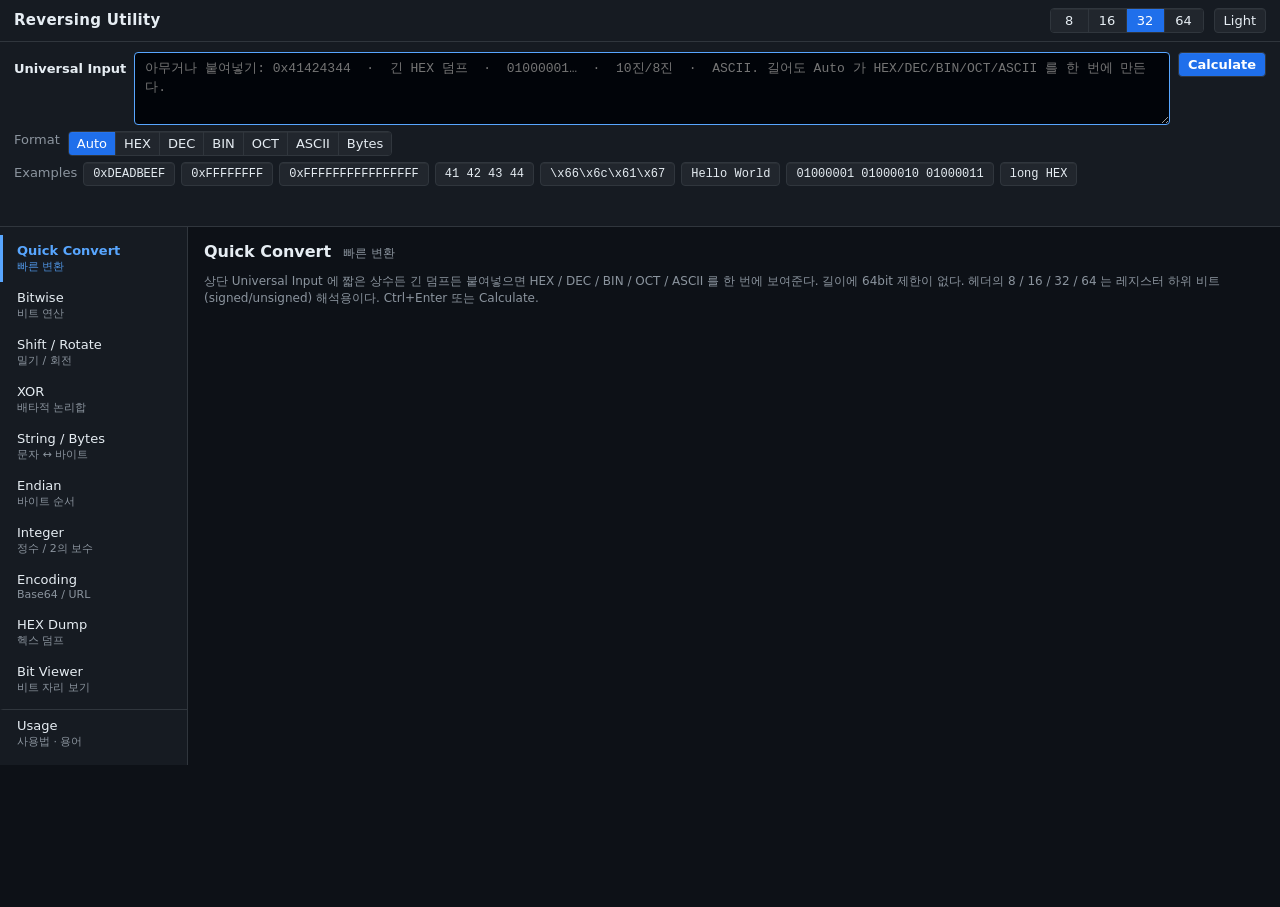
==== index.html @ 52bd1f31 "Add offline reversing/CTF calculator. Local HTML tool (file://) with BigInt bitwise ops, universal H" ====
<!DOCTYPE html>
<html lang="en" data-theme="dark">
<head>
  <meta charset="UTF-8">
  <meta name="viewport" content="width=device-width, initial-scale=1">
  <meta name="referrer" content="no-referrer">
  <title>Reversing Utility</title>
  <link rel="stylesheet" href="css/style.css">
</head>
<body>
  <header class="app-header">
    <h1>Reversing Utility</h1>
    <div class="header-right">
      <div class="width-group" data-role="width" title="Bit width">
        <button type="button" data-width="8">8</button>
        <button type="button" data-width="16">16</button>
        <button type="button" data-width="32" class="active">32</button>
        <button type="button" data-width="64">64</button>
      </div>
      <button type="button" class="theme-btn" id="theme-toggle">Light</button>
    </div>
  </header>

  <section class="universal">
    <div class="universal-top">
      <label for="u-input">Universal Input</label>
      <textarea id="u-input" spellcheck="false" autocomplete="off" rows="3"
                placeholder="아무거나 붙여넣기: 0x41424344  ·  긴 HEX 덤프  ·  01000001…  ·  10진/8진  ·  ASCII. 길어도 Auto 가 HEX/DEC/BIN/OCT/ASCII 를 한 번에 만든다."></textarea>
      <button type="button" class="calc-btn" id="u-calc">Calculate</button>
    </div>
    <div class="universal-top">
      <span class="muted" style="color:var(--muted)">Format</span>
      <div class="fmt-group" id="u-format">
        <button type="button" data-fmt="auto" class="active">Auto</button>
        <button type="button" data-fmt="hex">HEX</button>
        <button type="button" data-fmt="dec">DEC</button>
        <button type="button" data-fmt="bin">BIN</button>
        <button type="button" data-fmt="oct">OCT</button>
        <button type="button" data-fmt="ascii">ASCII</button>
        <button type="button" data-fmt="bytes">Bytes</button>
      </div>
    </div>
    <div class="examples">
      <span>Examples</span>
      <button type="button" class="example-btn" data-example="0xDEADBEEF">0xDEADBEEF</button>
      <button type="button" class="example-btn" data-example="0xFFFFFFFF">0xFFFFFFFF</button>
      <button type="button" class="example-btn" data-example="0xFFFFFFFFFFFFFFFF">0xFFFFFFFFFFFFFFFF</button>
      <button type="button" class="example-btn" data-example="41 42 43 44">41 42 43 44</button>
      <button type="button" class="example-btn" data-example="\x66\x6c\x61\x67">\x66\x6c\x61\x67</button>
      <button type="button" class="example-btn" data-example="Hello World">Hello World</button>
      <button type="button" class="example-btn" data-example="01000001 01000010 01000011">01000001 01000010 01000011</button>
      <button type="button" class="example-btn" data-example="48656c6c6f20576f726c64212048656c6c6f20576f726c64212048656c6c6f20576f726c6421">long HEX</button>
    </div>
    <div class="detected" id="u-detected"></div>
    <div class="error" id="u-error"></div>
    <div class="result-grid" id="u-results"></div>
  </section>

  <div class="layout">
    <nav class="sidebar" id="sidebar">
      <button type="button" class="nav-btn active" data-tool="convert">Quick Convert<span class="nav-ko">빠른 변환</span></button>
      <button type="button" class="nav-btn" data-tool="bitwise">Bitwise<span class="nav-ko">비트 연산</span></button>
      <button type="button" class="nav-btn" data-tool="shift">Shift / Rotate<span class="nav-ko">밀기 / 회전</span></button>
      <button type="button" class="nav-btn" data-tool="xor">XOR<span class="nav-ko">배타적 논리합</span></button>
      <button type="button" class="nav-btn" data-tool="bytes">String / Bytes<span class="nav-ko">문자 ↔ 바이트</span></button>
      <button type="button" class="nav-btn" data-tool="endian">Endian<span class="nav-ko">바이트 순서</span></button>
      <button type="button" class="nav-btn" data-tool="integer">Integer<span class="nav-ko">정수 / 2의 보수</span></button>
      <button type="button" class="nav-btn" data-tool="encoding">Encoding<span class="nav-ko">Base64 / URL</span></button>
      <button type="button" class="nav-btn" data-tool="dump">HEX Dump<span class="nav-ko">헥스 덤프</span></button>
      <button type="button" class="nav-btn" data-tool="bits">Bit Viewer<span class="nav-ko">비트 자리 보기</span></button>
      <button type="button" class="nav-btn nav-usage" data-tool="usage">Usage<span class="nav-ko">사용법 · 용어</span></button>
    </nav>

    <main class="main">
      <!-- Quick Convert: universal 영역이 본체. 여기서는 안내만. -->
      <section class="panel active" id="panel-convert">
        <h2>Quick Convert <small>빠른 변환</small></h2>
        <p class="hint">
          상단 Universal Input 에 짧은 상수든 긴 덤프든 붙여넣으면 HEX / DEC / BIN / OCT / ASCII 를 한 번에 보여준다.
          길이에 64bit 제한이 없다. 헤더의 8 / 16 / 32 / 64 는 레지스터 하위 비트(signed/unsigned) 해석용이다. Ctrl+Enter 또는 Calculate.
        </p>
      </section>

      <section class="panel" id="panel-bitwise">
        <h2>Bitwise Calculator <small>비트 연산</small></h2>
        <p class="hint">A, B 와 bit width 로 AND / OR / XOR / NOT / ADD / SUB / MUL (mod 2^N) 을 동시에 계산한다. 전부 BigInt.</p>
        <div class="form-row">
          <div class="field">
            <label for="bw-a">A</label>
            <input type="text" id="bw-a" spellcheck="false" autocomplete="off" placeholder="0xF0">
            <div class="error" id="bw-a-err"></div>
          </div>
          <div class="field">
            <label for="bw-b">B</label>
            <input type="text" id="bw-b" spellcheck="false" autocomplete="off" placeholder="0x0F">
            <div class="error" id="bw-b-err"></div>
          </div>
          <div class="field narrow">
            <label>Width</label>
            <div class="width-group" data-role="width">
              <button type="button" data-width="8">8</button>
              <button type="button" data-width="16">16</button>
              <button type="button" data-width="32" class="active">32</button>
              <button type="button" data-width="64">64</button>
            </div>
          </div>
        </div>
        <div class="op-grid" id="bw-ops"></div>
      </section>

      <section class="panel" id="panel-shift">
        <h2>Shift / Rotate <small>밀기 / 회전</small></h2>
        <p class="hint">SHL / SHR / SAR / ROL / ROR. Rotate 는 선택한 bit width 로 wrap 된다.</p>
        <div class="form-row">
          <div class="field">
            <label for="sh-val">Value</label>
            <input type="text" id="sh-val" spellcheck="false" autocomplete="off" placeholder="0x81">
            <div class="error" id="sh-val-err"></div>
          </div>
          <div class="field narrow">
            <label for="sh-count">Shift Count</label>
            <input type="text" id="sh-count" spellcheck="false" autocomplete="off" placeholder="1" value="1">
            <div class="error" id="sh-count-err"></div>
          </div>
          <div class="field narrow">
            <label>Width</label>
            <div class="width-group" data-role="width">
              <button type="button" data-width="8">8</button>
              <button type="button" data-width="16">16</button>
              <button type="button" data-width="32" class="active">32</button>
              <button type="button" data-width="64">64</button>
            </div>
          </div>
        </div>
        <div class="op-grid" id="sh-ops"></div>
      </section>

      <section class="panel" id="panel-xor">
        <h2>XOR Tool <small>배타적 논리합</small></h2>

        <h3>Numeric XOR</h3>
        <p class="hint">정수 XOR. Bitwise 탭의 XOR 과 같다.</p>
        <div class="form-row">
          <div class="field">
            <label for="xn-a">Value A</label>
            <input type="text" id="xn-a" spellcheck="false" autocomplete="off" placeholder="0x41">
            <div class="error" id="xn-a-err"></div>
          </div>
          <div class="field">
            <label for="xn-b">Value B</label>
            <input type="text" id="xn-b" spellcheck="false" autocomplete="off" placeholder="0x20">
            <div class="error" id="xn-b-err"></div>
          </div>
        </div>
        <div class="op-grid" id="xn-ops"></div>

        <h3>String / Byte XOR</h3>
        <p class="hint">ASCII XOR ASCII, HEX XOR HEX, ASCII XOR HEX Key, HEX XOR ASCII Key. 길이가 같아야 한다.</p>
        <div class="form-row">
          <div class="field">
            <label for="xs-data">Data</label>
            <textarea id="xs-data" spellcheck="false" placeholder="Hello"></textarea>
            <div class="error" id="xs-data-err"></div>
          </div>
          <div class="field">
            <label for="xs-key">Key</label>
            <textarea id="xs-key" spellcheck="false" placeholder="key!!"></textarea>
            <div class="error" id="xs-key-err"></div>
          </div>
        </div>
        <div class="form-row">
          <div class="field narrow">
            <label for="xs-data-fmt">Data format</label>
            <select id="xs-data-fmt">
              <option value="ascii">ASCII</option>
              <option value="hex">HEX</option>
            </select>
          </div>
          <div class="field narrow">
            <label for="xs-key-fmt">Key format</label>
            <select id="xs-key-fmt">
              <option value="ascii">ASCII</option>
              <option value="hex">HEX</option>
            </select>
          </div>
        </div>
        <div id="xs-out"></div>

        <h3>Repeating-key XOR</h3>
        <p class="hint">키가 데이터 길이만큼 반복된다. 예: Data <code>48 65 6c 6c 6f</code> / Key <code>KEY</code>.</p>
        <div class="form-row">
          <div class="field">
            <label for="xr-data">Data</label>
            <textarea id="xr-data" spellcheck="false" placeholder="48 65 6c 6c 6f"></textarea>
            <div class="error" id="xr-data-err"></div>
          </div>
          <div class="field">
            <label for="xr-key">Key</label>
            <textarea id="xr-key" spellcheck="false" placeholder="KEY"></textarea>
            <div class="error" id="xr-key-err"></div>
          </div>
        </div>
        <div class="form-row">
          <div class="field narrow">
            <label for="xr-data-fmt">Data format</label>
            <select id="xr-data-fmt">
              <option value="hex" selected>HEX</option>
              <option value="ascii">ASCII</option>
            </select>
          </div>
          <div class="field narrow">
            <label for="xr-key-fmt">Key format</label>
            <select id="xr-key-fmt">
              <option value="ascii" selected>ASCII</option>
              <option value="hex">HEX</option>
            </select>
          </div>
        </div>
        <div id="xr-out"></div>

        <h3>Single-byte XOR Bruteforce</h3>
        <p class="hint">키 0x00–0xFF 전부 시도. printable ASCII 점수 높은 순.</p>
        <div class="form-row">
          <div class="field">
            <label for="xb-data">Data</label>
            <textarea id="xb-data" spellcheck="false" placeholder="1a 0c 09 06 06"></textarea>
            <div class="error" id="xb-data-err"></div>
          </div>
          <div class="field narrow">
            <label for="xb-fmt">Format</label>
            <select id="xb-fmt">
              <option value="hex">HEX</option>
              <option value="ascii">ASCII</option>
            </select>
          </div>
        </div>
        <div class="table-wrap" id="xb-table"></div>
      </section>

      <section class="panel" id="panel-bytes">
        <h2>String / Bytes <small>문자 ↔ 바이트</small></h2>
        <p class="hint">ASCII ↔ HEX ↔ Binary. HEX 는 41424344, 41 42 43 44, 41:42:43:44, 0x41 0x42, \x41\x42 모두 허용.</p>
        <div class="form-row">
          <div class="field narrow">
            <label for="by-mode">Conversion</label>
            <select id="by-mode">
              <option value="ascii-hex">ASCII → HEX</option>
              <option value="hex-ascii">HEX → ASCII</option>
              <option value="ascii-bin">ASCII → Binary</option>
              <option value="bin-ascii">Binary → ASCII</option>
              <option value="hex-bin">HEX → Binary</option>
              <option value="bin-hex">Binary → HEX</option>
            </select>
          </div>
        </div>
        <div class="form-row">
          <div class="field">
            <label for="by-in">Input</label>
            <textarea id="by-in" spellcheck="false" placeholder="ABC"></textarea>
            <div class="error" id="by-in-err"></div>
          </div>
        </div>
        <div id="by-out"></div>

        <h3>Byte padding</h3>
        <div class="form-row">
          <div class="field">
            <label for="pad-in">HEX bytes</label>
            <input type="text" id="pad-in" spellcheck="false" autocomplete="off" placeholder="41 42">
            <div class="error" id="pad-in-err"></div>
          </div>
          <div class="field narrow">
            <label for="pad-len">Pad to (bytes)</label>
            <select id="pad-len">
              <option>2</option>
              <option selected>4</option>
              <option>8</option>
              <option>16</option>
            </select>
          </div>
          <div class="field narrow">
            <label for="pad-side">Side</label>
            <select id="pad-side">
              <option value="left">Left (MSB 00)</option>
              <option value="right">Right (LSB 00)</option>
            </select>
          </div>
        </div>
        <div id="pad-out"></div>
      </section>

      <section class="panel" id="panel-endian">
        <h2>Endian Converter <small>바이트 순서</small></h2>
        <p class="hint">Big Endian ↔ Little Endian. 2 / 4 / 8 byte 단위. 예: 12 34 56 78 → 78 56 34 12.</p>
        <div class="form-row">
          <div class="field">
            <label for="en-in">HEX bytes</label>
            <input type="text" id="en-in" spellcheck="false" autocomplete="off" placeholder="12 34 56 78">
            <div class="error" id="en-in-err"></div>
          </div>
          <div class="field narrow">
            <label for="en-unit">Unit</label>
            <select id="en-unit">
              <option value="2">2 bytes</option>
              <option value="4" selected>4 bytes</option>
              <option value="8">8 bytes</option>
            </select>
          </div>
        </div>
        <div id="en-out"></div>

        <h3>Integer BSWAP</h3>
        <p class="hint">선택한 bit width 의 바이트 순서를 뒤집는다. 32bit 0x12345678 → 0x78563412.</p>
        <div class="form-row">
          <div class="field">
            <label for="bs-in">Value</label>
            <input type="text" id="bs-in" spellcheck="false" autocomplete="off" placeholder="0x12345678">
            <div class="error" id="bs-in-err"></div>
          </div>
        </div>
        <div id="bs-out"></div>
      </section>

      <section class="panel" id="panel-integer">
        <h2>Integer Interpreter <small>정수 / 2의 보수</small></h2>
        <p class="hint">같은 비트 패턴을 signed / unsigned / HEX / BIN 으로 본다. 폭에 안 맞으면 하위 비트를 자르고 truncated 표시.</p>
        <div class="form-row">
          <div class="field">
            <label for="int-in">Value</label>
            <input type="text" id="int-in" spellcheck="false" autocomplete="off" placeholder="0xFFFFFFFF">
            <div class="error" id="int-in-err"></div>
          </div>
        </div>
        <div class="table-wrap" id="int-table"></div>

        <h3>Two's Complement</h3>
        <p class="hint">Original, Binary, 2의 보수 (부정), Signed / Unsigned 해석.</p>
        <div class="form-row">
          <div class="field">
            <label for="tc-in">Value</label>
            <input type="text" id="tc-in" spellcheck="false" autocomplete="off" placeholder="5">
            <div class="error" id="tc-in-err"></div>
          </div>
        </div>
        <div id="tc-out"></div>

        <h3>Bit extras</h3>
        <p class="hint">Nibble swap, bit reverse, popcount, parity. 입력은 위의 Integer Value 를 사용한다.</p>
        <div id="ex-out"></div>
      </section>

      <section class="panel" id="panel-encoding">
        <h2>Encoding <small>Base64 / URL</small></h2>
        <p class="hint">보조 기능. Base64 / URL. 브라우저 내장 API 만 사용하며 네트워크 요청은 없다.</p>
        <div class="split-2">
          <div>
            <h3>Base64 Encode</h3>
            <div class="field">
              <label for="b64e-in">Input (ASCII / bytes as text)</label>
              <textarea id="b64e-in" spellcheck="false" placeholder="Hello"></textarea>
            </div>
            <div id="b64e-out"></div>
          </div>
          <div>
            <h3>Base64 Decode</h3>
            <div class="field">
              <label for="b64d-in">Base64</label>
              <textarea id="b64d-in" spellcheck="false" placeholder="SGVsbG8="></textarea>
              <div class="error" id="b64d-err"></div>
            </div>
            <div id="b64d-out"></div>
          </div>
          <div>
            <h3>URL Encode</h3>
            <div class="field">
              <label for="urle-in">Input</label>
              <textarea id="urle-in" spellcheck="false" placeholder="a b=c"></textarea>
            </div>
            <div id="urle-out"></div>
          </div>
          <div>
            <h3>URL Decode</h3>
            <div class="field">
              <label for="urld-in">Input</label>
              <textarea id="urld-in" spellcheck="false" placeholder="a%20b%3Dc"></textarea>
              <div class="error" id="urld-err"></div>
            </div>
            <div id="urld-out"></div>
          </div>
        </div>
      </section>

      <section class="panel" id="panel-dump">
        <h2>HEX Dump <small>헥스 덤프</small></h2>
        <p class="hint">문자열 또는 HEX 를 hexdump 형식으로 보여준다.</p>
        <div class="form-row">
          <div class="field">
            <label for="hd-in">Input</label>
            <textarea id="hd-in" spellcheck="false" placeholder="Hello World"></textarea>
            <div class="error" id="hd-in-err"></div>
          </div>
        </div>
        <div class="form-row">
          <div class="field narrow">
            <label for="hd-fmt">Format</label>
            <select id="hd-fmt">
              <option value="ascii">ASCII</option>
              <option value="hex">HEX</option>
            </select>
          </div>
          <div class="field narrow">
            <label for="hd-width">Bytes / line</label>
            <select id="hd-width">
              <option value="8">8</option>
              <option value="16" selected>16</option>
            </select>
          </div>
        </div>
        <div class="inline-copy">
          <pre class="dump" id="hd-out"></pre>
          <button type="button" class="copy-btn" data-copy="#hd-out">Copy</button>
        </div>
      </section>

      <section class="panel" id="panel-bits">
        <h2>Bit Viewer <small>비트 자리 보기</small></h2>
        <p class="hint">어셈블리 bit mask 확인용. 예: 0xA5 → 7..0 = 1 0 1 0 0 1 0 1</p>
        <div class="form-row">
          <div class="field">
            <label for="bv-in">Value</label>
            <input type="text" id="bv-in" spellcheck="false" autocomplete="off" placeholder="0xA5">
            <div class="error" id="bv-in-err"></div>
          </div>
        </div>
        <div id="bv-meta"></div>
        <div class="bit-table" id="bv-table"></div>
      </section>

      <section class="panel panel-usage" id="panel-usage">
        <h2>Usage <small>사용법 · 용어 찾기</small></h2>
        <p class="hint">영어 이름이 기억 안 나면 여기만 보면 된다. 단어 뜻을 먼저 보고, 아래에서 도구를 고른다.</p>

        <h3>자주 까먹는 단어</h3>
        <div class="table-wrap">
          <table class="glossary">
            <thead>
              <tr><th>영어</th><th>한국어</th><th>한 줄 설명</th></tr>
            </thead>
            <tbody>
              <tr><td>HEX</td><td>16진수</td><td>0~9, A~F. 예: 0x41 = 65 = 문자 A</td></tr>
              <tr><td>DEC</td><td>10진수</td><td>평소에 쓰는 숫자. 65, 1094861636</td></tr>
              <tr><td>BIN</td><td>2진수</td><td>0과 1. 컴퓨터가 실제로 다루는 비트</td></tr>
              <tr><td>OCT</td><td>8진수</td><td>0~7. 유닉스 권한 0755 같은 데 나옴</td></tr>
              <tr><td>ASCII</td><td>문자</td><td>숫자 코드를 글자로. 0x41 → A, 0x20 → 공백</td></tr>
              <tr><td>Bytes</td><td>바이트 배열</td><td>8비트 묶음. 41 42 43 44</td></tr>
              <tr><td>Bit</td><td>비트</td><td>0 또는 1 한 자리. 8비트가 1바이트</td></tr>
              <tr><td>Nibble</td><td>니블</td><td>4비트 = HEX 숫자 하나. 0xA 는 1010</td></tr>
              <tr><td>Signed</td><td>부호 있는 정수</td><td>음수 가능. 8bit 0xFF = -1</td></tr>
              <tr><td>Unsigned</td><td>부호 없는 정수</td><td>0 이상만. 8bit 0xFF = 255</td></tr>
              <tr><td>Endian</td><td>엔디안</td><td>바이트를 앞에 둘지 뒤에 둘지. intel은 보통 Little</td></tr>
              <tr><td>Big Endian</td><td>빅 엔디안</td><td>큰 자리 바이트가 먼저. 12 34 56 78</td></tr>
              <tr><td>Little Endian</td><td>리틀 엔디안</td><td>작은 자리 바이트가 먼저. 78 56 34 12</td></tr>
              <tr><td>AND</td><td>논리곱</td><td>둘 다 1이어야 1. and eax, 0xff → 하위 1바이트만 남김</td></tr>
              <tr><td>OR</td><td>논리합</td><td>하나라도 1이면 1. 비트를 켜는 용도</td></tr>
              <tr><td>XOR</td><td>배타적 논리합</td><td>서로 다르면 1. 암호/난독화에 매우 자주 나옴</td></tr>
              <tr><td>NOT</td><td>비트 반전</td><td>0↔1. 1의 보수</td></tr>
              <tr><td>SHL</td><td>왼쪽 시프트</td><td>비트를 왼쪽으로 밀기. 빈자리는 0. 대략 ×2</td></tr>
              <tr><td>SHR</td><td>오른쪽 시프트</td><td>오른쪽으로 밀기. 빈자리는 0. 대략 ÷2</td></tr>
              <tr><td>SAR</td><td>산술 오른쪽 시프트</td><td>SHR인데 부호 비트(맨 앞)를 유지. 음수가 음수로 남음</td></tr>
              <tr><td>ROL / ROR</td><td>왼쪽/오른쪽 회전</td><td>밀려 나간 비트가 반대쪽으로 다시 들어옴</td></tr>
              <tr><td>Two's Complement</td><td>2의 보수</td><td>음수 표현. 비트 뒤집고 +1. 5 → -5 비트패턴</td></tr>
              <tr><td>BSWAP</td><td>바이트 스왑</td><td>정수 안의 바이트 순서를 뒤집음. 엔디안 변환</td></tr>
              <tr><td>Popcount</td><td>1의 개수</td><td>켜진 비트 몇 개인지</td></tr>
              <tr><td>Parity</td><td>패리티</td><td>1의 개수가 짝수인지 홀수인지</td></tr>
              <tr><td>Base64</td><td>베이스64</td><td>바이너리를 글자(A-Za-z0-9+/)로 인코딩</td></tr>
              <tr><td>Mask</td><td>마스크</td><td>원하는 비트만 남기는 값. 0xFF, 0x0F 등</td></tr>
            </tbody>
          </table>
        </div>

        <h3>위쪽 Universal Input</h3>
        <p>아무거나 붙여넣으면 HEX·10진·2진·8진·문자로 동시에 보여 준다. 길어도 된다.</p>
        <ul class="usage-list">
          <li>예: <code>0x41424344</code> → 문자 <code>ABCD</code>, 리틀엔디안 <code>44 43 42 41</code></li>
          <li>예: <code>41 42 43 44</code> 처럼 공백 있는 HEX 덤프도 인식</li>
          <li>예: <code>01000001</code> 긴 0/1 은 2진으로 본다</li>
          <li>형식이 애매하면 위 Format 버튼으로 HEX / DEC / BIN / OCT / ASCII 를 강제</li>
          <li>헤더의 8/16/32/64 는 <strong>레지스터 폭</strong>이다. 전체 값은 잘리지 않고, 아래쪽에만 “32-bit signed” 같은 해석을 붙인다</li>
          <li>계산: 입력 후 잠깐 기다리거나 <strong>Calculate</strong> / <strong>Ctrl+Enter</strong></li>
          <li>결과 오른쪽 Copy. 화면이 잘려 보여도 Copy 는 전체</li>
        </ul>
        <button type="button" class="jump-tool" data-jump="convert">Quick Convert 열기</button>

        <h3>각 메뉴가 하는 일</h3>

        <article class="usage-card">
          <h4>Quick Convert — 빠른 변환</h4>
          <p>상단 입력칸이 본체. 상수를 하나 만났을 때 제일 먼저 여기.</p>
          <p class="usage-when">언제: <code>cmp eax, 0x41424344</code> 의 값이 문자인지, 엔디안을 바꾸면 뭔지 보고 싶을 때</p>
          <button type="button" class="jump-tool" data-jump="convert">열기</button>
        </article>

        <article class="usage-card">
          <h4>Bitwise — 비트 연산 (AND / OR / XOR / NOT)</h4>
          <p>두 수 A, B 를 넣고 논리 연산을 한 번에 본다. 결과는 HEX·10진·2진.</p>
          <p class="usage-when">언제: <code>and eax, 0xff</code> / <code>or al, 1</code> / <code>xor eax, 0x1337</code></p>
          <button type="button" class="jump-tool" data-jump="bitwise">열기</button>
        </article>

        <article class="usage-card">
          <h4>Shift / Rotate — 밀기 / 회전</h4>
          <p>SHL·SHR·SAR 는 밀기, ROL·ROR 는 회전. 비트 폭만큼 돌아간다.</p>
          <p class="usage-when">언제: <code>rol eax, 5</code> / <code>shr al, 1</code> / <code>sar eax, 2</code></p>
          <ul class="usage-list">
            <li>ROL8(0x81, 1) = 0x03 &nbsp; (10000001 → 00000011)</li>
            <li>ROR8(0x01, 1) = 0x80 &nbsp; (00000001 → 10000000)</li>
          </ul>
          <button type="button" class="jump-tool" data-jump="shift">열기</button>
        </article>

        <article class="usage-card">
          <h4>XOR — 배타적 논리합</h4>
          <p>숫자 XOR, 문자열 XOR, 키가 반복되는 XOR, 1바이트 키 전부 대입(브루트포스).</p>
          <p class="usage-when">언제: 문자열이 이상하게 깨져 보이고, 키가 한 바이트거나 “KEY” 처럼 반복될 때. printable 점수 높은 후보가 위로 온다.</p>
          <button type="button" class="jump-tool" data-jump="xor">열기</button>
        </article>

        <article class="usage-card">
          <h4>String / Bytes — 문자 ↔ 바이트</h4>
          <p>ABC ↔ 41 42 43, 문자 ↔ 2진. HEX 는 붙여쓰기, 공백, 콜론, \x41 모두 됨.</p>
          <p class="usage-when">언제: 패킷/파일 앞부분을 글자로 읽고 싶을 때, 셸코드 HEX 를 ASCII 로 볼 때</p>
          <button type="button" class="jump-tool" data-jump="bytes">열기</button>
        </article>

        <article class="usage-card">
          <h4>Endian — 바이트 순서</h4>
          <p>12 34 56 78 → 78 56 34 12. 2/4/8 바이트 단위. BSWAP 은 정수 통째로 뒤집기.</p>
          <p class="usage-when">언제: IDA/gdb 에서 본 eax 값과 메모리 덤프 순서가 안 맞을 때. x86은 보통 Little Endian.</p>
          <button type="button" class="jump-tool" data-jump="endian">열기</button>
        </article>

        <article class="usage-card">
          <h4>Integer — 정수 / 2의 보수</h4>
          <p>같은 비트를 8/16/32/64bit signed·unsigned 로 같이 본다. 2의 보수로 부호 반전도 함.</p>
          <p class="usage-when">언제: <code>0xFFFFFFFF</code> 가 -1 인지 4294967295 인지, <code>cmp</code> 직후 조건을 볼 때</p>
          <button type="button" class="jump-tool" data-jump="integer">열기</button>
        </article>

        <article class="usage-card">
          <h4>Encoding — Base64 / URL</h4>
          <p>글자를 Base64 또는 URL 인코딩/디코딩. 보조 기능.</p>
          <p class="usage-when">언제: 설정 문자열이 <code>SGVsbG8=</code> 처럼 보이거나, <code>%20</code> 이 섞여 있을 때</p>
          <button type="button" class="jump-tool" data-jump="encoding">열기</button>
        </article>

        <article class="usage-card">
          <h4>HEX Dump — 헥스 덤프</h4>
          <p>왼쪽 주소, 가운데 HEX, 오른쪽 ASCII. 짧은 버퍼를 파일 덤프처럼 봄.</p>
          <p class="usage-when">언제: 문자와 HEX 를 나란히 보고 싶을 때</p>
          <button type="button" class="jump-tool" data-jump="dump">열기</button>
        </article>

        <article class="usage-card">
          <h4>Bit Viewer — 비트 자리 보기</h4>
          <p>어느 비트 번호가 1인지. <code>test eax, 0xA5</code> 마스크 분석.</p>
          <p class="usage-when">언제: “7번 비트가 켜져 있나?” 를 눈으로 확인할 때</p>
          <button type="button" class="jump-tool" data-jump="bits">열기</button>
        </article>

        <h3>입력 형식 치트시트</h3>
        <div class="table-wrap">
          <table class="glossary">
            <thead>
              <tr><th>이렇게 넣으면</th><th>이렇게 읽음</th></tr>
            </thead>
            <tbody>
              <tr><td><code>1234</code></td><td>10진수</td></tr>
              <tr><td><code>0x1234</code> / <code>1234h</code></td><td>16진수</td></tr>
              <tr><td><code>0b1010</code> / <code>1010b</code></td><td>2진수</td></tr>
              <tr><td><code>0o755</code></td><td>8진수</td></tr>
              <tr><td><code>41 42 43 44</code> / <code>41:42:43:44</code></td><td>HEX 바이트</td></tr>
              <tr><td><code>\x41\x42</code></td><td>C 언어 이스케이프</td></tr>
              <tr><td><code>Hello</code></td><td>ASCII 문자</td></tr>
            </tbody>
          </table>
        </div>

        <h3>단축키</h3>
        <ul class="usage-list">
          <li><strong>Enter</strong> — 한 줄 칸에서 계산</li>
          <li><strong>Ctrl+Enter</strong> — 여러 줄(Universal Input)에서 계산</li>
          <li>브라우저 기본 단축키(Ctrl+L 주소창 등)는 안 가로챔</li>
        </ul>
      </section>
    </main>
  </div>

  <!-- ES module 금지: file:// CORS. 일반 script 순서 로드. -->
  <script src="js/utils.js"></script>
  <script src="js/parser.js"></script>
  <script src="js/bitwise.js"></script>
  <script src="js/endian.js"></script>
  <script src="js/xor.js"></script>
  <script src="js/converter.js"></script>
  <script src="js/app.js"></script>
</body>
</html>
---- css/style.css ----
/* 기능 구분과 입력 속도를 우선. 외부 폰트/CDN 없음. */
:root {
  --bg: #0d1117;
  --bg-elev: #161b22;
  --bg-input: #010409;
  --border: #30363d;
  --border-strong: #484f58;
  --text: #e6edf3;
  --muted: #8b949e;
  --accent: #58a6ff;
  --accent-dim: #1f6feb;
  --ok: #3fb950;
  --warn: #d29922;
  --err: #f85149;
  --chip: #21262d;
  --active: #1f6feb;
  --row-alt: #0d1117;
  --shadow: 0 1px 0 rgba(255, 255, 255, 0.04) inset;
  --mono: ui-monospace, SFMono-Regular, "SF Mono", Consolas, "Liberation Mono", Menlo, monospace;
  --sans: "Segoe UI", system-ui, -apple-system, sans-serif;
  --sidebar: 188px;
}

[data-theme="light"] {
  --bg: #f6f8fa;
  --bg-elev: #ffffff;
  --bg-input: #ffffff;
  --border: #d0d7de;
  --border-strong: #8c959f;
  --text: #1f2328;
  --muted: #656d76;
  --accent: #0969da;
  --accent-dim: #0550ae;
  --ok: #1a7f37;
  --warn: #9a6700;
  --err: #cf222e;
  --chip: #eaeef2;
  --active: #0969da;
  --row-alt: #f6f8fa;
  --shadow: none;
}

* { box-sizing: border-box; }

html, body {
  margin: 0;
  padding: 0;
  background: var(--bg);
  color: var(--text);
  font-family: var(--sans);
  font-size: 13px;
  line-height: 1.4;
  min-height: 100%;
}

button, input, select, textarea {
  font-family: inherit;
  font-size: inherit;
  color: var(--text);
}

code, .mono, input[type="text"], textarea, .value {
  font-family: var(--mono);
}

.app-header {
  display: flex;
  align-items: center;
  justify-content: space-between;
  gap: 12px;
  padding: 8px 14px;
  border-bottom: 1px solid var(--border);
  background: var(--bg-elev);
  position: sticky;
  top: 0;
  z-index: 20;
}

.app-header h1 {
  margin: 0;
  font-size: 15px;
  font-weight: 650;
  letter-spacing: 0.02em;
}

.header-right {
  display: flex;
  align-items: center;
  gap: 10px;
}

.width-group {
  display: inline-flex;
  border: 1px solid var(--border);
  border-radius: 4px;
  overflow: hidden;
}

.width-group button,
.fmt-group button,
.tool-btn,
.example-btn,
.copy-btn,
.theme-btn,
.calc-btn {
  background: var(--chip);
  border: 0;
  color: var(--text);
  padding: 4px 9px;
  cursor: pointer;
  box-shadow: var(--shadow);
}

.width-group button {
  border-right: 1px solid var(--border);
  min-width: 38px;
}

.width-group button:last-child { border-right: 0; }

.width-group button.active,
.fmt-group button.active,
.nav-btn.active {
  background: var(--active);
  color: #fff;
}

.width-group button:hover,
.fmt-group button:hover,
.tool-btn:hover,
.example-btn:hover,
.copy-btn:hover,
.theme-btn:hover,
.calc-btn:hover,
.nav-btn:hover {
  filter: brightness(1.12);
}

.theme-btn, .calc-btn {
  border: 1px solid var(--border);
  border-radius: 4px;
}

.calc-btn {
  background: var(--accent-dim);
  color: #fff;
  font-weight: 600;
}

.universal {
  padding: 10px 14px 12px;
  border-bottom: 1px solid var(--border);
  background: var(--bg-elev);
}

.universal-top {
  display: flex;
  align-items: flex-start;
  gap: 8px;
  margin-bottom: 6px;
}

.universal-top label {
  font-weight: 650;
  white-space: nowrap;
  padding-top: 8px;
}

#u-input {
  flex: 1;
  background: var(--bg-input);
  border: 1px solid var(--border-strong);
  border-radius: 4px;
  padding: 7px 10px;
  outline: none;
  min-height: 64px;
  max-height: 280px;
  resize: vertical;
  line-height: 1.45;
  font-family: var(--mono);
}

#u-input:focus,
input[type="text"]:focus,
textarea:focus,
select:focus {
  border-color: var(--accent);
}

.fmt-group {
  display: inline-flex;
  border: 1px solid var(--border);
  border-radius: 4px;
  overflow: hidden;
}

.fmt-group button {
  border-right: 1px solid var(--border);
  padding: 4px 8px;
}

.fmt-group button:last-child { border-right: 0; }

.examples {
  display: flex;
  flex-wrap: wrap;
  gap: 6px;
  align-items: center;
  margin: 6px 0 8px;
  color: var(--muted);
}

.example-btn {
  border: 1px solid var(--border);
  border-radius: 4px;
  font-family: var(--mono);
  font-size: 12px;
}

.error {
  color: var(--err);
  min-height: 1.2em;
  font-size: 12px;
  margin: 2px 0 6px;
}

.warn {
  color: var(--warn);
  font-size: 12px;
}

.detected {
  color: var(--muted);
  font-size: 12px;
  margin-bottom: 6px;
}

.result-grid {
  display: grid;
  grid-template-columns: repeat(auto-fill, minmax(280px, 1fr));
  gap: 4px 16px;
}

.result-row {
  display: grid;
  grid-template-columns: 92px 1fr auto;
  gap: 8px;
  align-items: start;
  min-height: 26px;
  padding: 2px 0;
  border-bottom: 1px solid var(--border);
}

.result-row .label {
  color: var(--muted);
  font-size: 11px;
  letter-spacing: 0.04em;
  text-transform: uppercase;
  padding-top: 4px;
}

.result-row .value {
  overflow-wrap: anywhere;
  word-break: break-all;
  padding-top: 3px;
  user-select: text;
  max-height: 140px;
  overflow: auto;
  white-space: pre-wrap;
}

.copy-btn {
  border: 1px solid var(--border);
  border-radius: 3px;
  padding: 2px 7px;
  font-size: 11px;
  white-space: nowrap;
}

.copy-btn.copied {
  background: var(--ok);
  color: #fff;
  border-color: var(--ok);
}

.layout {
  display: flex;
  min-height: calc(100vh - 220px);
}

.sidebar {
  width: var(--sidebar);
  flex-shrink: 0;
  border-right: 1px solid var(--border);
  background: var(--bg-elev);
  padding: 8px 0;
  position: sticky;
  top: 41px;
  align-self: flex-start;
  max-height: calc(100vh - 41px);
  overflow: auto;
}

.nav-btn {
  display: block;
  width: 100%;
  text-align: left;
  background: transparent;
  border: 0;
  color: var(--text);
  padding: 8px 14px;
  cursor: pointer;
  border-left: 3px solid transparent;
}

.nav-ko {
  display: block;
  font-size: 11px;
  font-weight: 400;
  color: var(--muted);
  margin-top: 1px;
}

.nav-btn.active {
  background: transparent;
  color: var(--accent);
  border-left-color: var(--accent);
  font-weight: 650;
}

.nav-btn.active .nav-ko {
  color: var(--accent);
  opacity: 0.85;
}

.nav-usage {
  margin-top: 6px;
  border-top: 1px solid var(--border);
}

.panel h2 small {
  font-weight: 500;
  font-size: 12px;
  color: var(--muted);
  margin-left: 6px;
}

.panel-usage h3 {
  text-transform: none;
  letter-spacing: 0;
  color: var(--text);
  font-size: 14px;
  margin-top: 22px;
}

.usage-list {
  margin: 0 0 10px;
  padding-left: 18px;
}

.usage-list li { margin: 4px 0; }

.usage-card {
  border: 1px solid var(--border);
  border-radius: 6px;
  padding: 10px 12px;
  margin: 8px 0;
  background: var(--bg-elev);
}

.usage-card h4 {
  margin: 0 0 6px;
  font-size: 13px;
}

.usage-card p { margin: 0 0 6px; }

.usage-when {
  color: var(--muted);
  font-size: 12px;
}

.jump-tool {
  background: var(--chip);
  border: 1px solid var(--border);
  border-radius: 4px;
  color: var(--text);
  padding: 4px 10px;
  cursor: pointer;
  margin: 4px 0 2px;
}

.jump-tool:hover { border-color: var(--accent); color: var(--accent); }

.glossary td:first-child {
  font-family: var(--mono);
  white-space: nowrap;
}

.main {
  flex: 1;
  padding: 14px 16px 40px;
  min-width: 0;
}

.panel { display: none; }
.panel.active { display: block; }

.panel h2 {
  margin: 0 0 10px;
  font-size: 16px;
}

.panel h3 {
  margin: 16px 0 8px;
  font-size: 13px;
  color: var(--muted);
  font-weight: 650;
  text-transform: uppercase;
  letter-spacing: 0.04em;
}

.hint {
  color: var(--muted);
  margin: 0 0 10px;
  font-size: 12px;
}

.form-row {
  display: flex;
  flex-wrap: wrap;
  gap: 10px 14px;
  margin-bottom: 8px;
  align-items: flex-end;
}

.field {
  display: flex;
  flex-direction: column;
  gap: 4px;
  min-width: 180px;
  flex: 1;
}

.field.narrow {
  flex: 0 0 140px;
  min-width: 120px;
}

.field label {
  color: var(--muted);
  font-size: 11px;
  text-transform: uppercase;
  letter-spacing: 0.04em;
}

.field input[type="text"],
.field select,
.field textarea {
  background: var(--bg-input);
  border: 1px solid var(--border);
  border-radius: 4px;
  padding: 6px 8px;
  outline: none;
  width: 100%;
}

.field textarea {
  min-height: 72px;
  resize: vertical;
  line-height: 1.45;
}

.op-grid {
  display: grid;
  grid-template-columns: repeat(auto-fill, minmax(260px, 1fr));
  gap: 10px;
}

.op-card {
  border: 1px solid var(--border);
  border-radius: 6px;
  padding: 8px 10px 10px;
  background: var(--bg-elev);
}

.op-card h3 {
  margin: 0 0 6px;
  color: var(--text);
  text-transform: none;
  letter-spacing: 0;
  font-size: 13px;
}

.table-wrap {
  overflow: auto;
  border: 1px solid var(--border);
  border-radius: 6px;
  max-height: 480px;
}

table {
  width: 100%;
  border-collapse: collapse;
  font-family: var(--mono);
  font-size: 12px;
}

th, td {
  text-align: left;
  padding: 5px 8px;
  border-bottom: 1px solid var(--border);
  vertical-align: top;
}

th {
  position: sticky;
  top: 0;
  background: var(--chip);
  font-family: var(--sans);
  font-size: 11px;
  text-transform: uppercase;
  color: var(--muted);
  letter-spacing: 0.03em;
}

tr:nth-child(even) td { background: var(--row-alt); }

.score-bar {
  display: inline-block;
  height: 8px;
  background: var(--ok);
  border-radius: 2px;
  vertical-align: middle;
  margin-right: 6px;
}

.bit-table {
  font-family: var(--mono);
  overflow: auto;
}

.bit-table table td,
.bit-table table th {
  text-align: center;
  padding: 4px 6px;
  min-width: 22px;
}

.bit-table .on {
  color: var(--ok);
  font-weight: 700;
}

.bit-table .off { color: var(--muted); }

.dump {
  background: var(--bg-input);
  border: 1px solid var(--border);
  border-radius: 6px;
  padding: 10px 12px;
  font-family: var(--mono);
  white-space: pre;
  overflow: auto;
  line-height: 1.5;
}

.inline-copy {
  display: flex;
  align-items: flex-start;
  gap: 8px;
}

.inline-copy .dump,
.inline-copy .value-box {
  flex: 1;
}

.value-box {
  background: var(--bg-input);
  border: 1px solid var(--border);
  border-radius: 6px;
  padding: 8px 10px;
  font-family: var(--mono);
  overflow-wrap: anywhere;
  min-height: 38px;
}

.split-2 {
  display: grid;
  grid-template-columns: 1fr 1fr;
  gap: 12px;
}

@media (max-width: 800px) {
  .layout { display: block; }
  .sidebar {
    width: 100%;
    position: static;
    max-height: none;
    display: flex;
    overflow: auto;
    padding: 0;
  }
  .nav-btn {
    white-space: nowrap;
    border-left: 0;
    border-bottom: 3px solid transparent;
  }
  .nav-btn.active { border-bottom-color: var(--accent); }
  .split-2 { grid-template-columns: 1fr; }
  .universal-top { flex-wrap: wrap; }
}
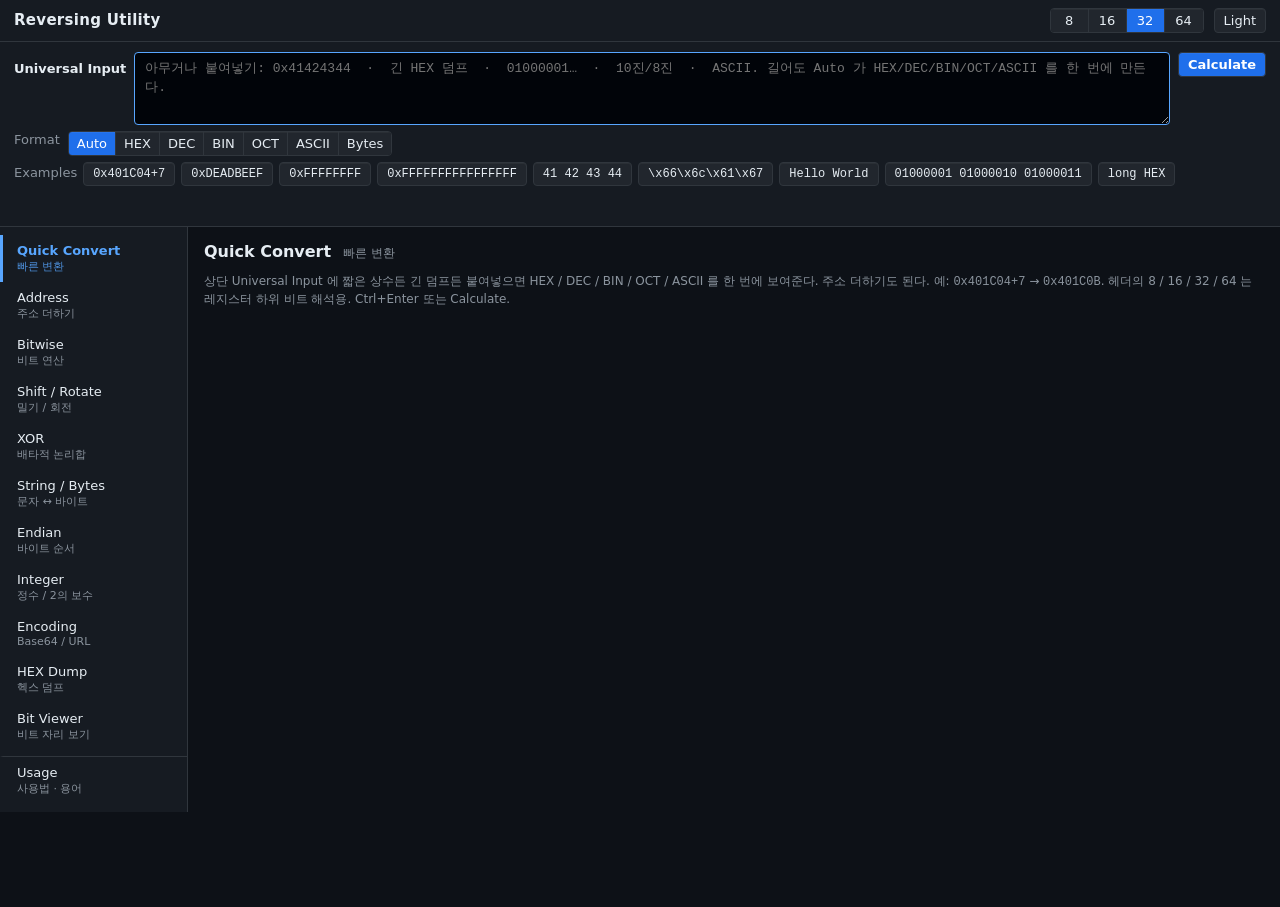
==== commit 5a722331: "Add address arithmetic for hex base+offset. Support expressions like 0x401C04+7 in Universal Input a" ====
--- a/index.html
+++ b/index.html
@@ -42,6 +42,7 @@
     </div>
     <div class="examples">
       <span>Examples</span>
+      <button type="button" class="example-btn" data-example="0x401C04+7">0x401C04+7</button>
       <button type="button" class="example-btn" data-example="0xDEADBEEF">0xDEADBEEF</button>
       <button type="button" class="example-btn" data-example="0xFFFFFFFF">0xFFFFFFFF</button>
       <button type="button" class="example-btn" data-example="0xFFFFFFFFFFFFFFFF">0xFFFFFFFFFFFFFFFF</button>
@@ -59,6 +60,7 @@
   <div class="layout">
     <nav class="sidebar" id="sidebar">
       <button type="button" class="nav-btn active" data-tool="convert">Quick Convert<span class="nav-ko">빠른 변환</span></button>
+      <button type="button" class="nav-btn" data-tool="address">Address<span class="nav-ko">주소 더하기</span></button>
       <button type="button" class="nav-btn" data-tool="bitwise">Bitwise<span class="nav-ko">비트 연산</span></button>
       <button type="button" class="nav-btn" data-tool="shift">Shift / Rotate<span class="nav-ko">밀기 / 회전</span></button>
       <button type="button" class="nav-btn" data-tool="xor">XOR<span class="nav-ko">배타적 논리합</span></button>
@@ -77,8 +79,48 @@
         <h2>Quick Convert <small>빠른 변환</small></h2>
         <p class="hint">
           상단 Universal Input 에 짧은 상수든 긴 덤프든 붙여넣으면 HEX / DEC / BIN / OCT / ASCII 를 한 번에 보여준다.
-          길이에 64bit 제한이 없다. 헤더의 8 / 16 / 32 / 64 는 레지스터 하위 비트(signed/unsigned) 해석용이다. Ctrl+Enter 또는 Calculate.
+          주소 더하기도 된다. 예: <code>0x401C04+7</code> → <code>0x401C0B</code>.
+          헤더의 8 / 16 / 32 / 64 는 레지스터 하위 비트 해석용. Ctrl+Enter 또는 Calculate.
         </p>
+      </section>
+
+      <section class="panel" id="panel-address">
+        <h2>Address <small>주소 더하기 / 빼기</small></h2>
+        <p class="hint">
+          베이스 주소에 오프셋을 더하거나 뺀다. 비트 폭으로 자르지 않는다.
+          예: 0x401C04 + 7 = 0x401C0B
+        </p>
+        <div class="form-row">
+          <div class="field">
+            <label for="ad-expr">식 (붙여넣기)</label>
+            <input type="text" id="ad-expr" spellcheck="false" autocomplete="off" placeholder="0x401C04 + 7">
+            <div class="error" id="ad-expr-err"></div>
+          </div>
+        </div>
+        <p class="hint">또는 칸을 나눠서:</p>
+        <div class="form-row">
+          <div class="field">
+            <label for="ad-a">베이스 주소</label>
+            <input type="text" id="ad-a" spellcheck="false" autocomplete="off" placeholder="0x401C04" value="0x401C04">
+            <div class="error" id="ad-a-err"></div>
+          </div>
+          <div class="field narrow">
+            <label for="ad-op">연산</label>
+            <select id="ad-op">
+              <option value="+" selected>+ 더하기</option>
+              <option value="-">− 빼기</option>
+              <option value="*">× 곱하기</option>
+            </select>
+          </div>
+          <div class="field">
+            <label for="ad-b">오프셋</label>
+            <input type="text" id="ad-b" spellcheck="false" autocomplete="off" placeholder="7" value="7">
+            <div class="error" id="ad-b-err"></div>
+          </div>
+        </div>
+        <div class="error" id="ad-err"></div>
+        <pre class="dump" id="ad-proof"></pre>
+        <div id="ad-out"></div>
       </section>
 
       <section class="panel" id="panel-bitwise">
@@ -481,6 +523,7 @@
         <h3>위쪽 Universal Input</h3>
         <p>아무거나 붙여넣으면 HEX·10진·2진·8진·문자로 동시에 보여 준다. 길어도 된다.</p>
         <ul class="usage-list">
+          <li>예: <code>0x401C04+7</code> → <code>0x401C0B</code> (주소 더하기)</li>
           <li>예: <code>0x41424344</code> → 문자 <code>ABCD</code>, 리틀엔디안 <code>44 43 42 41</code></li>
           <li>예: <code>41 42 43 44</code> 처럼 공백 있는 HEX 덤프도 인식</li>
           <li>예: <code>01000001</code> 긴 0/1 은 2진으로 본다</li>
@@ -498,6 +541,13 @@
           <p>상단 입력칸이 본체. 상수를 하나 만났을 때 제일 먼저 여기.</p>
           <p class="usage-when">언제: <code>cmp eax, 0x41424344</code> 의 값이 문자인지, 엔디안을 바꾸면 뭔지 보고 싶을 때</p>
           <button type="button" class="jump-tool" data-jump="convert">열기</button>
+        </article>
+
+        <article class="usage-card">
+          <h4>Address — 주소 더하기</h4>
+          <p>베이스 주소 + 오프셋. 비트 폭으로 자르지 않는다. <code>0x401C04 + 7 = 0x401C0B</code> 를 10진과 함께 보여 줘서 증명할 수 있다.</p>
+          <p class="usage-when">언제: jmp/call 목적지, <code>base + i*4</code>, 구조체 필드 오프셋</p>
+          <button type="button" class="jump-tool" data-jump="address">열기</button>
         </article>
 
         <article class="usage-card">
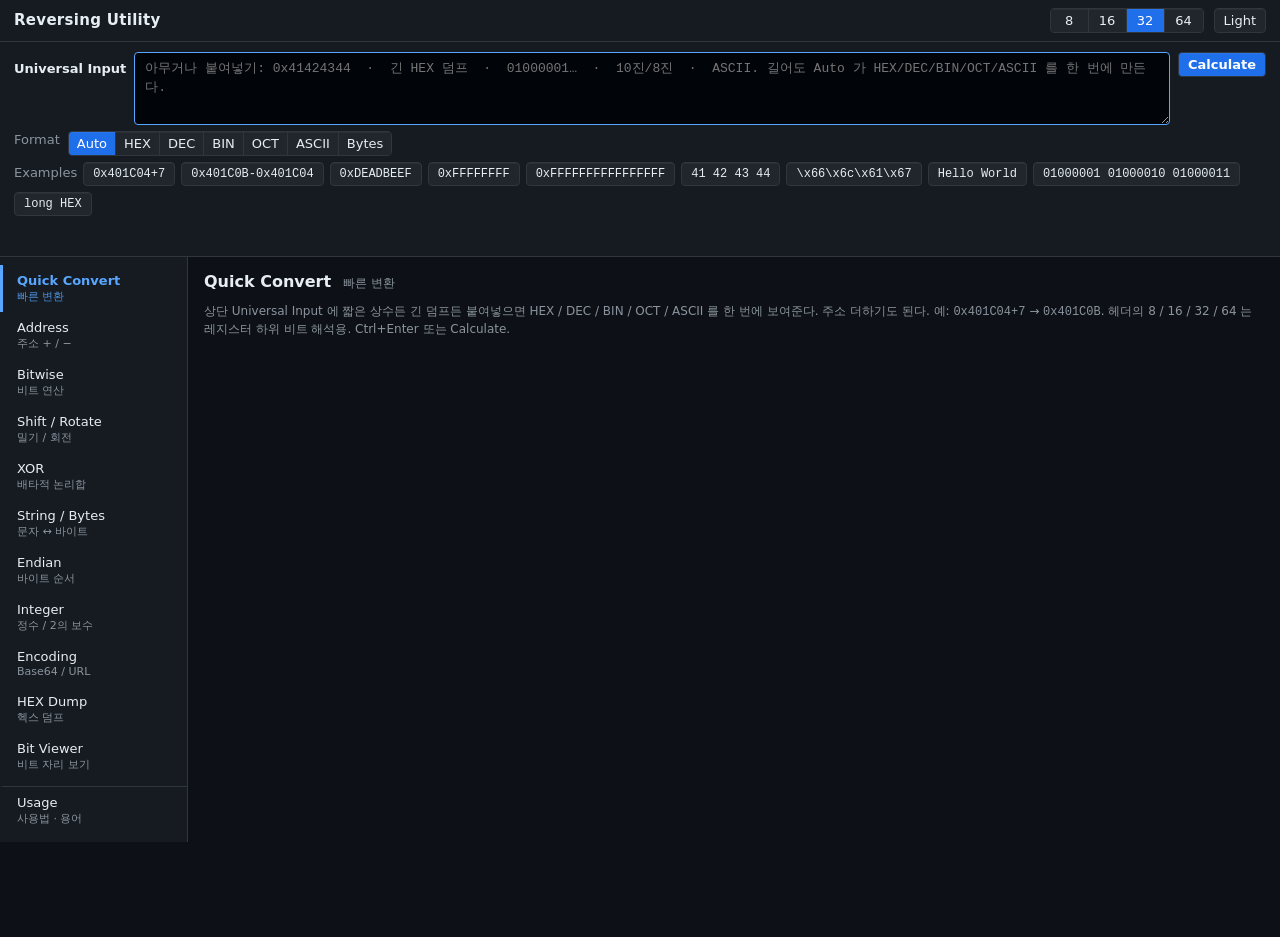
==== commit 66207000: "Show address add and sub together; drop mul/div buttons. Keep * and / only in pasted expressions for" ====
--- a/index.html
+++ b/index.html
@@ -43,6 +43,7 @@
     <div class="examples">
       <span>Examples</span>
       <button type="button" class="example-btn" data-example="0x401C04+7">0x401C04+7</button>
+      <button type="button" class="example-btn" data-example="0x401C0B-0x401C04">0x401C0B-0x401C04</button>
       <button type="button" class="example-btn" data-example="0xDEADBEEF">0xDEADBEEF</button>
       <button type="button" class="example-btn" data-example="0xFFFFFFFF">0xFFFFFFFF</button>
       <button type="button" class="example-btn" data-example="0xFFFFFFFFFFFFFFFF">0xFFFFFFFFFFFFFFFF</button>
@@ -60,7 +61,7 @@
   <div class="layout">
     <nav class="sidebar" id="sidebar">
       <button type="button" class="nav-btn active" data-tool="convert">Quick Convert<span class="nav-ko">빠른 변환</span></button>
-      <button type="button" class="nav-btn" data-tool="address">Address<span class="nav-ko">주소 더하기</span></button>
+      <button type="button" class="nav-btn" data-tool="address">Address<span class="nav-ko">주소 + / −</span></button>
       <button type="button" class="nav-btn" data-tool="bitwise">Bitwise<span class="nav-ko">비트 연산</span></button>
       <button type="button" class="nav-btn" data-tool="shift">Shift / Rotate<span class="nav-ko">밀기 / 회전</span></button>
       <button type="button" class="nav-btn" data-tool="xor">XOR<span class="nav-ko">배타적 논리합</span></button>
@@ -87,39 +88,38 @@
       <section class="panel" id="panel-address">
         <h2>Address <small>주소 더하기 / 빼기</small></h2>
         <p class="hint">
-          베이스 주소에 오프셋을 더하거나 뺀다. 비트 폭으로 자르지 않는다.
-          예: 0x401C04 + 7 = 0x401C0B
+          주소 계산은 더하기·빼기가 거의 전부다. A와 B를 넣으면 <strong>A+B</strong> 와 <strong>A−B</strong> 를 동시에 보여 준다.
+          곱하기·나누기 버튼은 안 둔다. ×2/4/8 은 Shift(SHL)와 같고, 배열이면 아래 식에
+          <code>0x401000 + 3*0x18</code> / <code>(0x401054-0x401000)/4</code> 처럼 넣으면 된다.
         </p>
         <div class="form-row">
           <div class="field">
             <label for="ad-expr">식 (붙여넣기)</label>
-            <input type="text" id="ad-expr" spellcheck="false" autocomplete="off" placeholder="0x401C04 + 7">
+            <input type="text" id="ad-expr" spellcheck="false" autocomplete="off" placeholder="0x401C04 + 7  또는  0x401C0B - 0x401C04">
             <div class="error" id="ad-expr-err"></div>
           </div>
         </div>
-        <p class="hint">또는 칸을 나눠서:</p>
-        <div class="form-row">
-          <div class="field">
-            <label for="ad-a">베이스 주소</label>
+        <div class="examples">
+          <button type="button" class="example-btn" id="ad-ex-add" data-ad-expr="0x401C04 + 7">0x401C04 + 7</button>
+          <button type="button" class="example-btn" id="ad-ex-sub" data-ad-expr="0x401C0B - 0x401C04">0x401C0B - 0x401C04</button>
+          <button type="button" class="example-btn" id="ad-ex-idx" data-ad-expr="0x401000 + 3*0x18">0x401000 + 3*0x18</button>
+        </div>
+        <p class="hint">또는 칸을 나눠서 (더하기와 빼기를 둘 다 계산):</p>
+        <div class="form-row">
+          <div class="field">
+            <label for="ad-a">A (베이스 / 주소)</label>
             <input type="text" id="ad-a" spellcheck="false" autocomplete="off" placeholder="0x401C04" value="0x401C04">
             <div class="error" id="ad-a-err"></div>
           </div>
-          <div class="field narrow">
-            <label for="ad-op">연산</label>
-            <select id="ad-op">
-              <option value="+" selected>+ 더하기</option>
-              <option value="-">− 빼기</option>
-              <option value="*">× 곱하기</option>
-            </select>
-          </div>
-          <div class="field">
-            <label for="ad-b">오프셋</label>
+          <div class="field">
+            <label for="ad-b">B (오프셋 / 다른 주소)</label>
             <input type="text" id="ad-b" spellcheck="false" autocomplete="off" placeholder="7" value="7">
             <div class="error" id="ad-b-err"></div>
           </div>
         </div>
         <div class="error" id="ad-err"></div>
         <pre class="dump" id="ad-proof"></pre>
+        <div class="op-grid" id="ad-ops"></div>
         <div id="ad-out"></div>
       </section>
 
@@ -544,9 +544,10 @@
         </article>
 
         <article class="usage-card">
-          <h4>Address — 주소 더하기</h4>
-          <p>베이스 주소 + 오프셋. 비트 폭으로 자르지 않는다. <code>0x401C04 + 7 = 0x401C0B</code> 를 10진과 함께 보여 줘서 증명할 수 있다.</p>
-          <p class="usage-when">언제: jmp/call 목적지, <code>base + i*4</code>, 구조체 필드 오프셋</p>
+          <h4>Address — 주소 더하기 / 빼기</h4>
+          <p>A, B 를 넣으면 <strong>A+B</strong> 와 <strong>A−B</strong> 를 동시에 보여 준다. 비트 폭으로 자르지 않는다.</p>
+          <p><code>0x401C04 + 7 = 0x401C0B</code> / <code>0x401C0B - 0x401C04 = 7</code></p>
+          <p class="usage-when">곱·나누기 버튼은 없다. ×2/4/8 은 Shift 탭(SHL)과 같고, 배열/구조체는 식에 <code>0x401000+3*0x18</code>, <code>(0x401054-0x401000)/4</code> 로 넣는다.</p>
           <button type="button" class="jump-tool" data-jump="address">열기</button>
         </article>
 
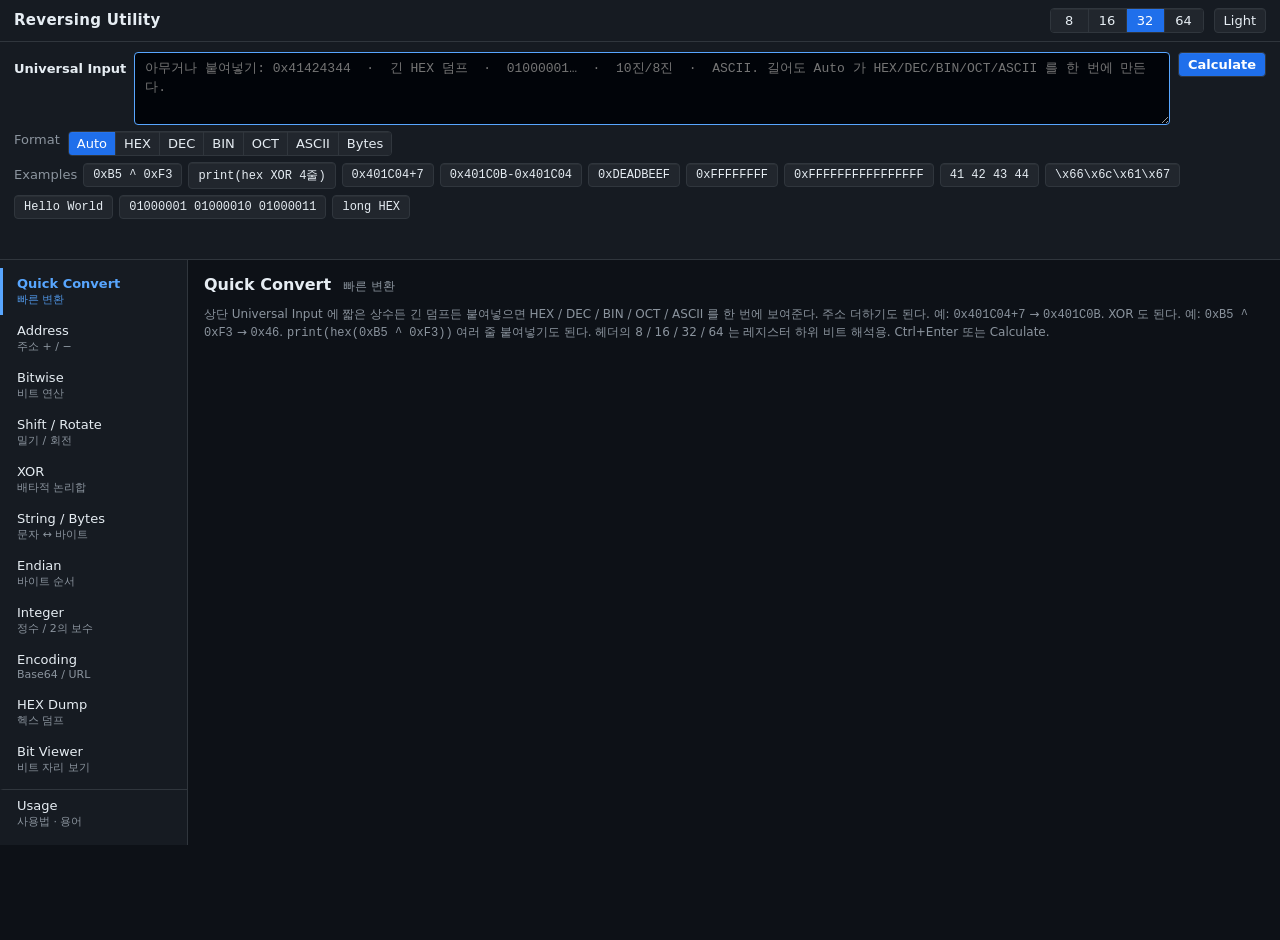
==== commit fba1b45c: "Add known-plaintext XOR crib and parse print(hex(a ^ b)). Ciphertext XOR guessed plaintext yields th" ====
--- a/index.html
+++ b/index.html
@@ -42,6 +42,11 @@
     </div>
     <div class="examples">
       <span>Examples</span>
+      <button type="button" class="example-btn" data-example="0xB5 ^ 0xF3">0xB5 ^ 0xF3</button>
+      <button type="button" class="example-btn" data-example="print(hex(0xB5 ^ 0xF3))
+print(hex(0x21 ^ 0x0F))
+print(hex(0xD0 ^ 0x1E))
+print(hex(0xFE ^ 0xFA))">print(hex XOR 4줄)</button>
       <button type="button" class="example-btn" data-example="0x401C04+7">0x401C04+7</button>
       <button type="button" class="example-btn" data-example="0x401C0B-0x401C04">0x401C0B-0x401C04</button>
       <button type="button" class="example-btn" data-example="0xDEADBEEF">0xDEADBEEF</button>
@@ -81,6 +86,8 @@
         <p class="hint">
           상단 Universal Input 에 짧은 상수든 긴 덤프든 붙여넣으면 HEX / DEC / BIN / OCT / ASCII 를 한 번에 보여준다.
           주소 더하기도 된다. 예: <code>0x401C04+7</code> → <code>0x401C0B</code>.
+          XOR 도 된다. 예: <code>0xB5 ^ 0xF3</code> → <code>0x46</code>.
+          <code>print(hex(0xB5 ^ 0xF3))</code> 여러 줄 붙여넣기도 된다.
           헤더의 8 / 16 / 32 / 64 는 레지스터 하위 비트 해석용. Ctrl+Enter 또는 Calculate.
         </p>
       </section>
@@ -179,6 +186,35 @@
 
       <section class="panel" id="panel-xor">
         <h2>XOR Tool <small>배타적 논리합</small></h2>
+
+        <h3>암호문 XOR 평문가정 = 키</h3>
+        <p class="hint">
+          암호문과 “이 평문일 것이다”를 XOR 하면 키가 나온다. 파이썬으로
+          <code>print(hex(0xB5 ^ 0xF3))</code> 를 여러 줄 짜지 말고 여기다 붙여넣으면 된다.
+        </p>
+        <div class="form-row">
+          <div class="field">
+            <label for="xc-ct">암호문 (HEX)</label>
+            <textarea id="xc-ct" spellcheck="false" placeholder="B5 21 D0 FE">B5 21 D0 FE</textarea>
+            <div class="error" id="xc-ct-err"></div>
+          </div>
+          <div class="field">
+            <label for="xc-pt">평문가정 (HEX 또는 ASCII)</label>
+            <textarea id="xc-pt" spellcheck="false" placeholder="F3 0F 1E FA">F3 0F 1E FA</textarea>
+            <div class="error" id="xc-pt-err"></div>
+          </div>
+        </div>
+        <div class="form-row">
+          <div class="field narrow">
+            <label for="xc-pt-fmt">평문 형식</label>
+            <select id="xc-pt-fmt">
+              <option value="hex" selected>HEX</option>
+              <option value="ascii">ASCII</option>
+            </select>
+          </div>
+        </div>
+        <pre class="dump" id="xc-proof"></pre>
+        <div id="xc-out"></div>
 
         <h3>Numeric XOR</h3>
         <p class="hint">정수 XOR. Bitwise 탭의 XOR 과 같다.</p>
@@ -571,8 +607,9 @@
 
         <article class="usage-card">
           <h4>XOR — 배타적 논리합</h4>
-          <p>숫자 XOR, 문자열 XOR, 키가 반복되는 XOR, 1바이트 키 전부 대입(브루트포스).</p>
-          <p class="usage-when">언제: 문자열이 이상하게 깨져 보이고, 키가 한 바이트거나 “KEY” 처럼 반복될 때. printable 점수 높은 후보가 위로 온다.</p>
+          <p><strong>암호문 XOR 평문가정 = 키.</strong> 예: 암호문 <code>B5 21 D0 FE</code>, 평문 <code>F3 0F 1E FA</code> → 키 <code>46 2E CE 04</code>.</p>
+          <p>상단에 <code>0xB5 ^ 0xF3</code> 또는 파이썬 <code>print(hex(0xB5 ^ 0xF3))</code> 여러 줄을 그대로 붙여넣어도 된다. 파이썬을 직접 짤 필요 없다.</p>
+          <p class="usage-when">언제: 바이너리에서 본 HEX가 알려진 문자열(F3 0F 1E FA = endbr64 앞부분 등)과 XOR 된 키를 찾을 때</p>
           <button type="button" class="jump-tool" data-jump="xor">열기</button>
         </article>
 
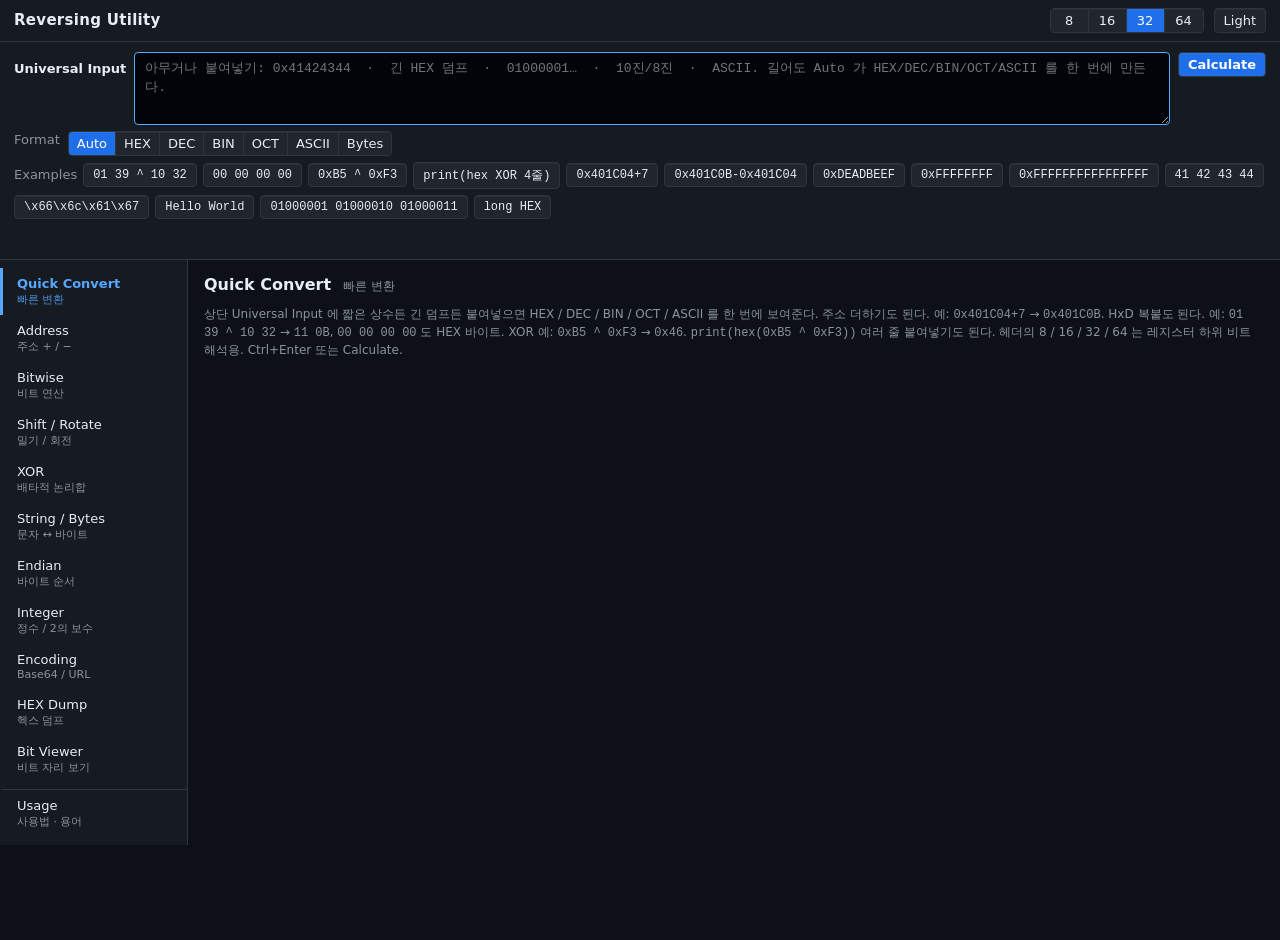
==== commit a8730b2a: "Accept HxD hex dumps and bytewise XOR like 01 39 ^ 10 32. Spaced zeros (00 00 00 00), offset+ASCII h" ====
--- a/index.html
+++ b/index.html
@@ -42,6 +42,8 @@
     </div>
     <div class="examples">
       <span>Examples</span>
+      <button type="button" class="example-btn" data-example="01 39 ^ 10 32">01 39 ^ 10 32</button>
+      <button type="button" class="example-btn" data-example="00 00 00 00">00 00 00 00</button>
       <button type="button" class="example-btn" data-example="0xB5 ^ 0xF3">0xB5 ^ 0xF3</button>
       <button type="button" class="example-btn" data-example="print(hex(0xB5 ^ 0xF3))
 print(hex(0x21 ^ 0x0F))
@@ -86,7 +88,8 @@
         <p class="hint">
           상단 Universal Input 에 짧은 상수든 긴 덤프든 붙여넣으면 HEX / DEC / BIN / OCT / ASCII 를 한 번에 보여준다.
           주소 더하기도 된다. 예: <code>0x401C04+7</code> → <code>0x401C0B</code>.
-          XOR 도 된다. 예: <code>0xB5 ^ 0xF3</code> → <code>0x46</code>.
+          HxD 복붙도 된다. 예: <code>01 39 ^ 10 32</code> → <code>11 0B</code>, <code>00 00 00 00</code> 도 HEX 바이트.
+          XOR 예: <code>0xB5 ^ 0xF3</code> → <code>0x46</code>.
           <code>print(hex(0xB5 ^ 0xF3))</code> 여러 줄 붙여넣기도 된다.
           헤더의 8 / 16 / 32 / 64 는 레지스터 하위 비트 해석용. Ctrl+Enter 또는 Calculate.
         </p>
@@ -608,7 +611,8 @@
         <article class="usage-card">
           <h4>XOR — 배타적 논리합</h4>
           <p><strong>암호문 XOR 평문가정 = 키.</strong> 예: 암호문 <code>B5 21 D0 FE</code>, 평문 <code>F3 0F 1E FA</code> → 키 <code>46 2E CE 04</code>.</p>
-          <p>상단에 <code>0xB5 ^ 0xF3</code> 또는 파이썬 <code>print(hex(0xB5 ^ 0xF3))</code> 여러 줄을 그대로 붙여넣어도 된다. 파이썬을 직접 짤 필요 없다.</p>
+          <p>HxD에서 복사한 공백 HEX도 된다. <code>01 39 ^ 10 32</code> → <code>11 0B</code>, <code>00 00 00 00</code> 도 그대로 바이트.</p>
+          <p>상단에 <code>0xB5 ^ 0xF3</code> 또는 파이썬 <code>print(hex(0xB5 ^ 0xF3))</code> 여러 줄을 그대로 붙여넣어도 된다.</p>
           <p class="usage-when">언제: 바이너리에서 본 HEX가 알려진 문자열(F3 0F 1E FA = endbr64 앞부분 등)과 XOR 된 키를 찾을 때</p>
           <button type="button" class="jump-tool" data-jump="xor">열기</button>
         </article>
